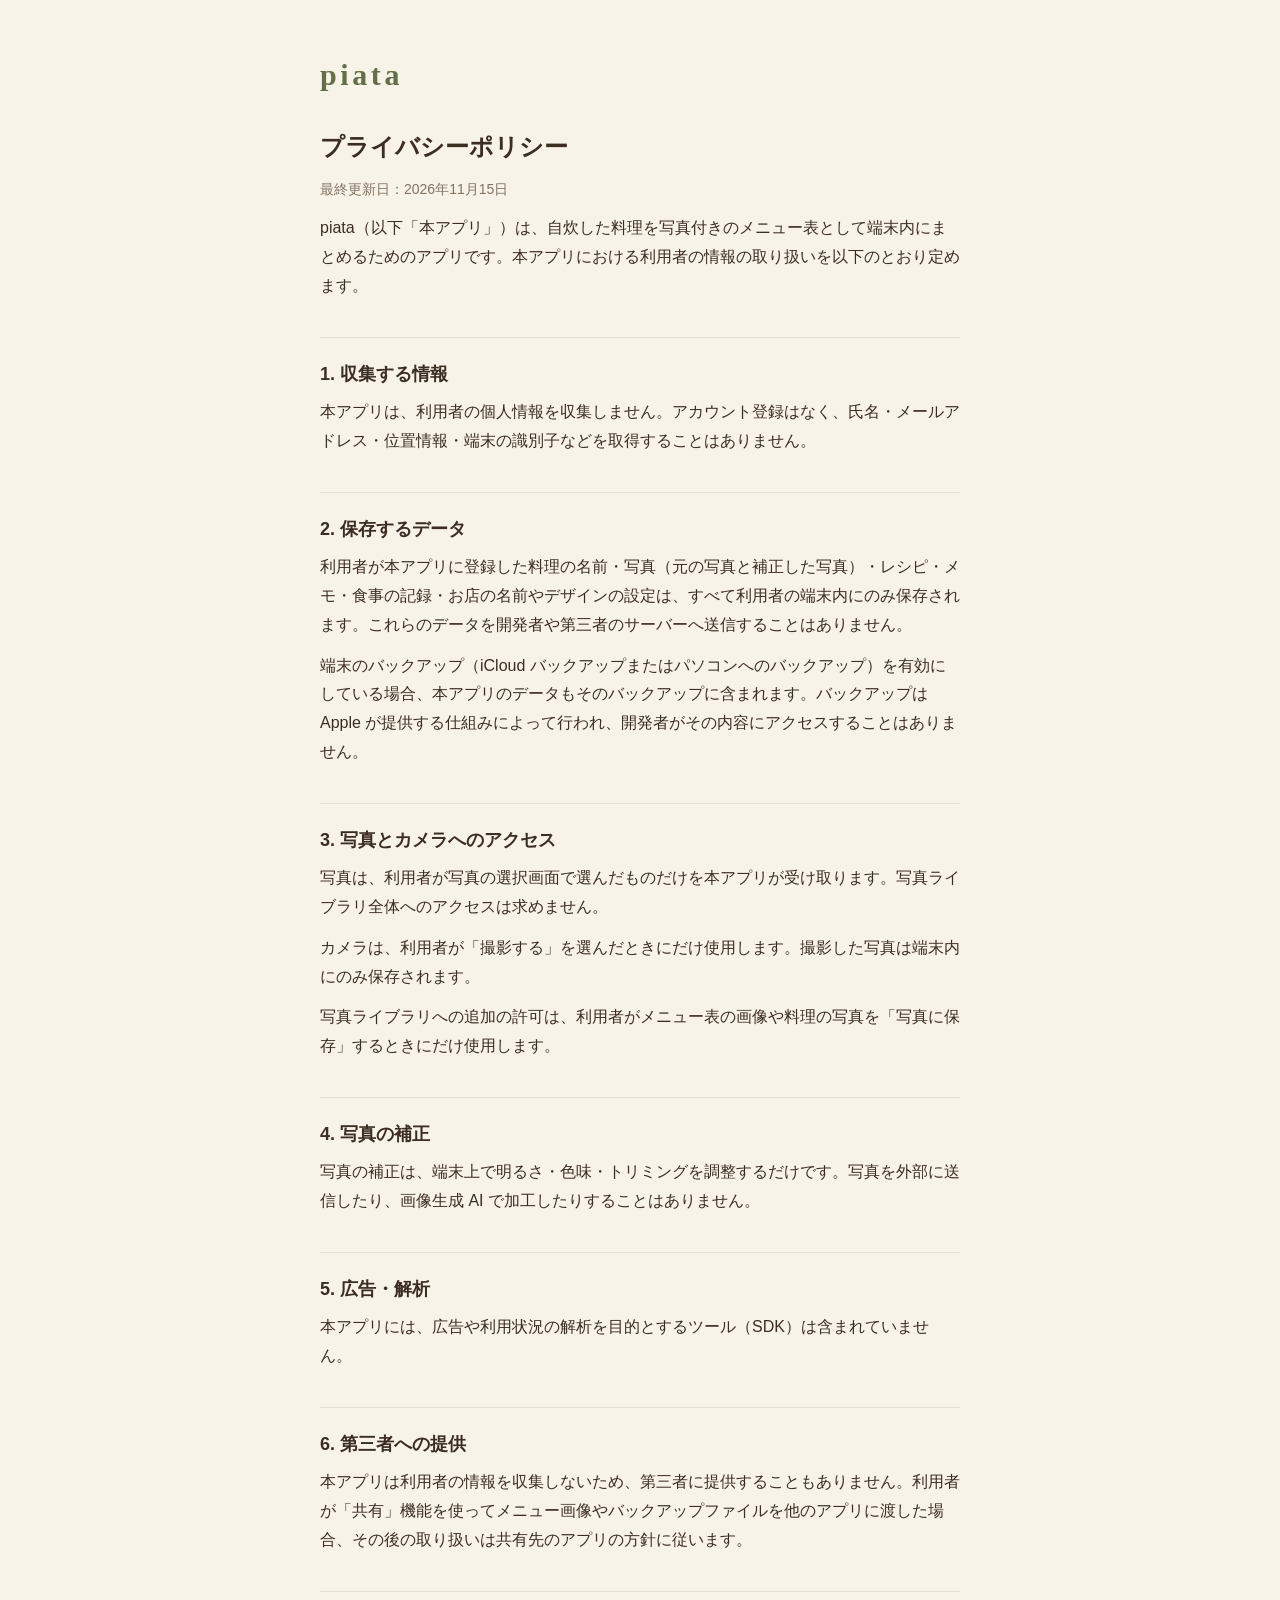
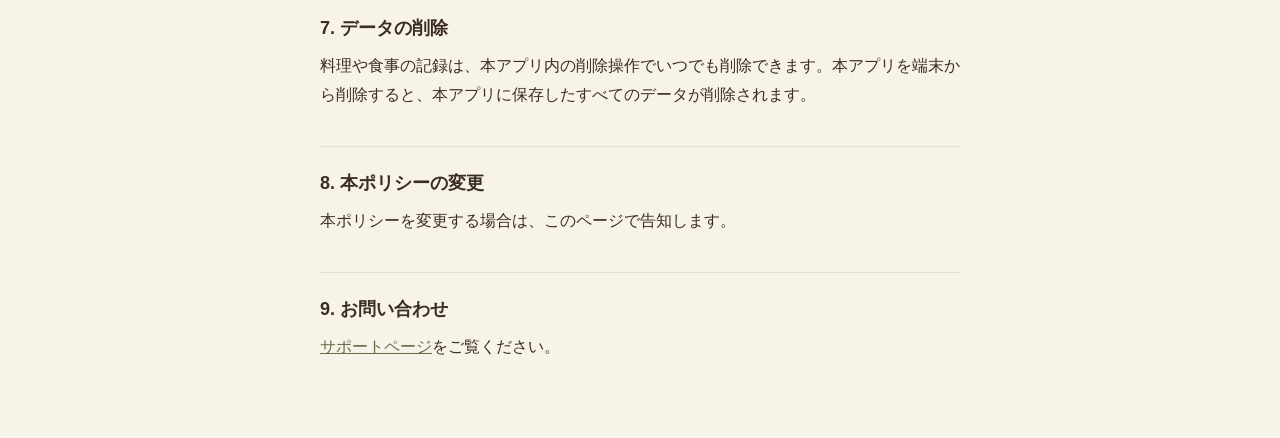
==== privacy.html @ 6b7bbe84 "Add piata support and privacy pages Co-Authored-By: Claude Opus 5.5 <noreply@anthropic.com> Claude-S" ====
<!doctype html>
<html lang="ja">
<head>
<meta charset="utf-8">
<meta name="viewport" content="width=device-width, initial-scale=1">
<title>piata プライバシーポリシー</title>
<link rel="stylesheet" href="style.css">
</head>
<body>
<main>
  <p class="logo">piata</p>
  <h1>プライバシーポリシー</h1>
  <p class="meta">最終更新日：2026年11月15日</p>

  <p>piata（以下「本アプリ」）は、自炊した料理を写真付きのメニュー表として端末内にまとめるためのアプリです。本アプリにおける利用者の情報の取り扱いを以下のとおり定めます。</p>

  <h2>1. 収集する情報</h2>
  <p>本アプリは、利用者の個人情報を収集しません。アカウント登録はなく、氏名・メールアドレス・位置情報・端末の識別子などを取得することはありません。</p>

  <h2>2. 保存するデータ</h2>
  <p>利用者が本アプリに登録した料理の名前・写真（元の写真と補正した写真）・レシピ・メモ・食事の記録・お店の名前やデザインの設定は、すべて利用者の端末内にのみ保存されます。これらのデータを開発者や第三者のサーバーへ送信することはありません。</p>
  <p>端末のバックアップ（iCloud バックアップまたはパソコンへのバックアップ）を有効にしている場合、本アプリのデータもそのバックアップに含まれます。バックアップは Apple が提供する仕組みによって行われ、開発者がその内容にアクセスすることはありません。</p>

  <h2>3. 写真とカメラへのアクセス</h2>
  <p>写真は、利用者が写真の選択画面で選んだものだけを本アプリが受け取ります。写真ライブラリ全体へのアクセスは求めません。</p>
  <p>カメラは、利用者が「撮影する」を選んだときにだけ使用します。撮影した写真は端末内にのみ保存されます。</p>
  <p>写真ライブラリへの追加の許可は、利用者がメニュー表の画像や料理の写真を「写真に保存」するときにだけ使用します。</p>

  <h2>4. 写真の補正</h2>
  <p>写真の補正は、端末上で明るさ・色味・トリミングを調整するだけです。写真を外部に送信したり、画像生成 AI で加工したりすることはありません。</p>

  <h2>5. 広告・解析</h2>
  <p>本アプリには、広告や利用状況の解析を目的とするツール（SDK）は含まれていません。</p>

  <h2>6. 第三者への提供</h2>
  <p>本アプリは利用者の情報を収集しないため、第三者に提供することもありません。利用者が「共有」機能を使ってメニュー画像やバックアップファイルを他のアプリに渡した場合、その後の取り扱いは共有先のアプリの方針に従います。</p>

  <h2>7. データの削除</h2>
  <p>料理や食事の記録は、本アプリ内の削除操作でいつでも削除できます。本アプリを端末から削除すると、本アプリに保存したすべてのデータが削除されます。</p>

  <h2>8. 本ポリシーの変更</h2>
  <p>本ポリシーを変更する場合は、このページで告知します。</p>

  <h2>9. お問い合わせ</h2>
  <p><a href="support.html">サポートページ</a>をご覧ください。</p>
</main>
</body>
</html>
---- style.css ----
:root {
  --paper: #f8f3e8;
  --card: #fffcf6;
  --ink: #3c2d23;
  --ink-secondary: #827364;
  --accent: #626f48;
  --gold: #c5a365;
  --line: rgba(60, 45, 35, 0.1);
}

@media (prefers-color-scheme: dark) {
  :root {
    --paper: #1d1c17;
    --card: #28261f;
    --ink: #f1e8d8;
    --ink-secondary: #b3a592;
    --accent: #a8b684;
    --gold: #c9ac72;
    --line: rgba(241, 232, 216, 0.1);
  }
}

* { box-sizing: border-box; }

body {
  margin: 0;
  background: var(--paper);
  color: var(--ink);
  font-family: -apple-system, BlinkMacSystemFont, "Hiragino Sans", "Hiragino Kaku Gothic ProN", sans-serif;
  line-height: 1.8;
  -webkit-text-size-adjust: 100%;
}

main {
  max-width: 680px;
  margin: 0 auto;
  padding: 48px 20px 64px;
}

.logo {
  margin: 0 0 24px;
  font-family: Georgia, "Hiragino Mincho ProN", serif;
  font-size: 30px;
  font-weight: 700;
  letter-spacing: 0.12em;
  color: var(--accent);
}

h1 { font-family: "Hiragino Mincho ProN", serif; font-size: 24px; margin: 0 0 8px; }
h2 { font-size: 18px; margin: 36px 0 8px; padding-top: 20px; border-top: 1px solid var(--line); }
h3 { font-size: 16px; margin: 24px 0 4px; }
p { margin: 0 0 12px; }

.meta, .lead { color: var(--ink-secondary); font-size: 14px; }
.contact { font-size: 17px; font-weight: 600; }
.footer { margin-top: 48px; font-size: 14px; }

a { color: var(--accent); }
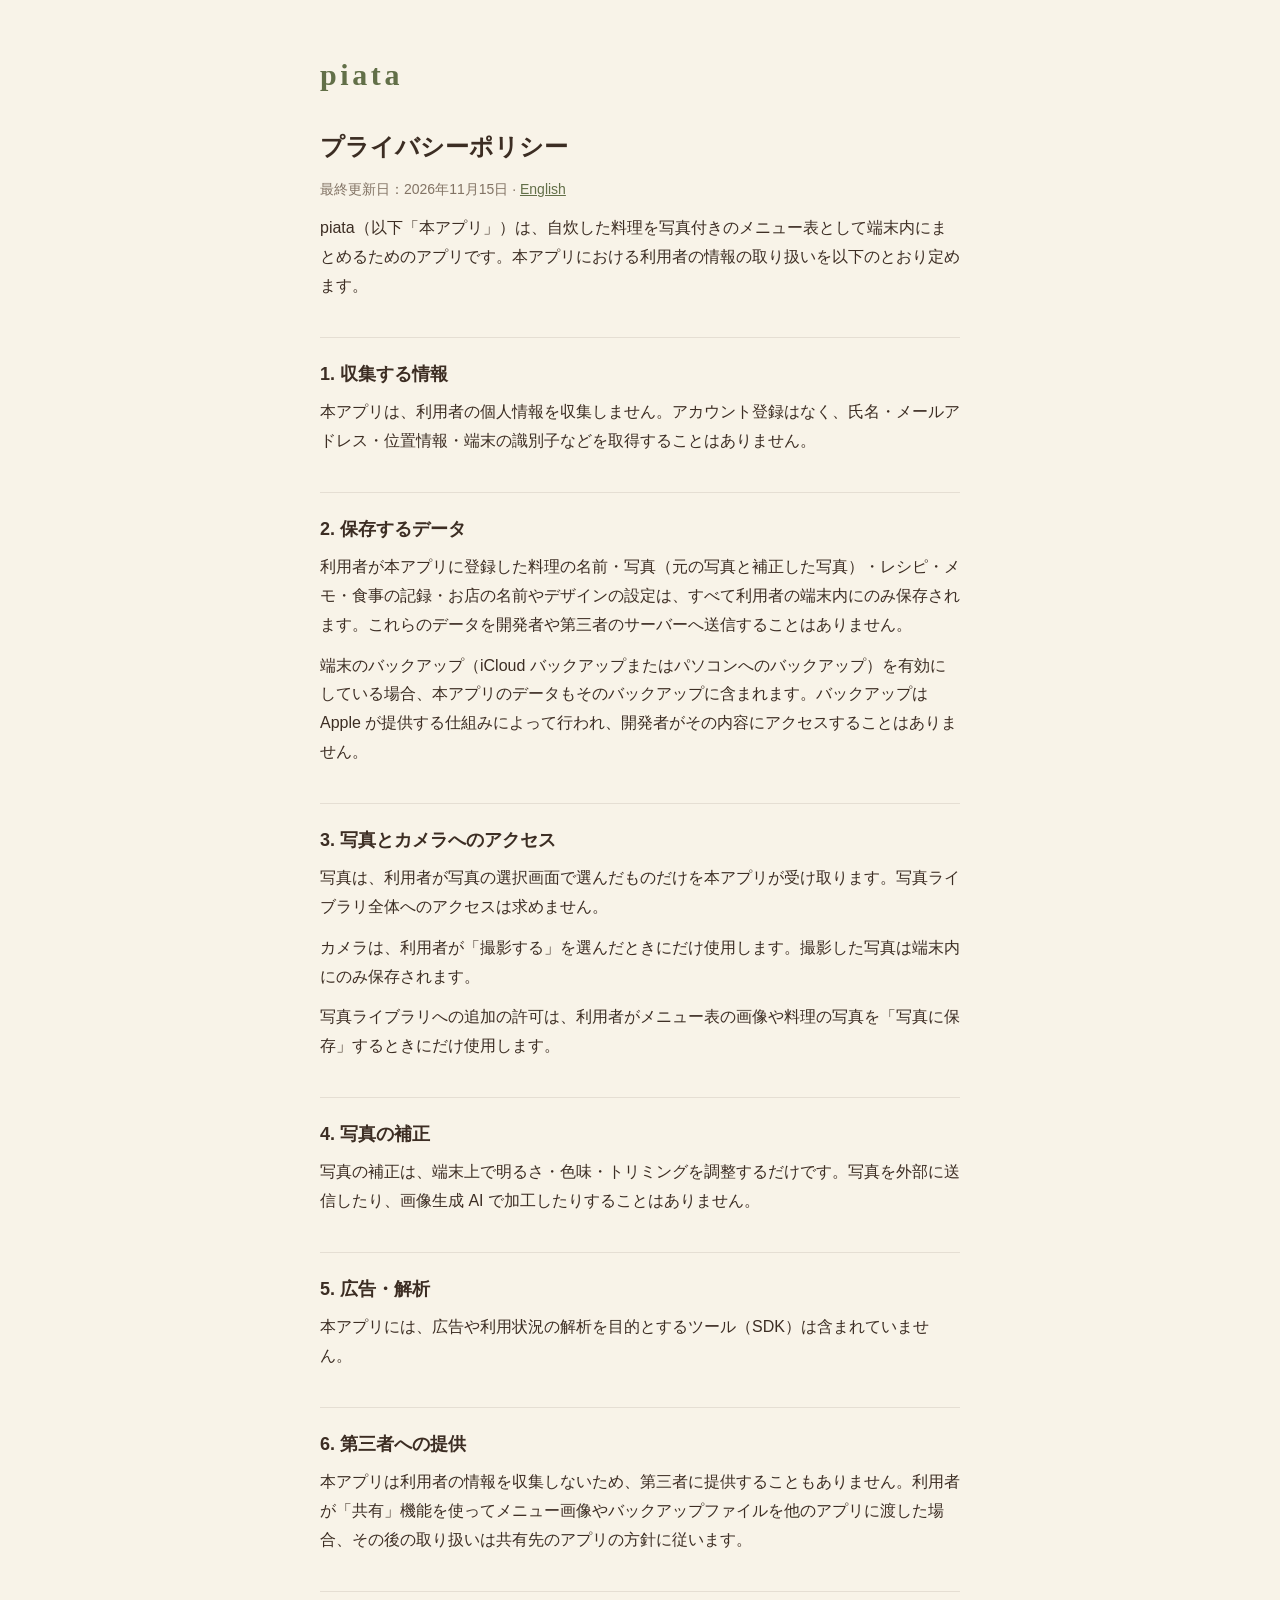
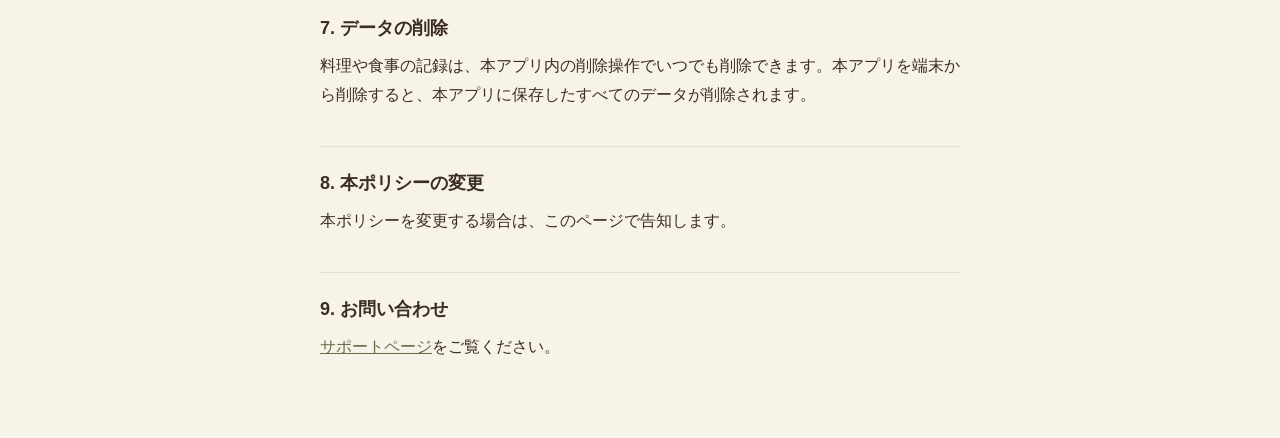
==== commit fccee03c: "Add English support, privacy and top pages Co-Authored-By: Claude Opus 5.5 <noreply@anthropic.com> C" ====
--- a/privacy.html
+++ b/privacy.html
@@ -10,7 +10,7 @@
 <main>
   <p class="logo">piata</p>
   <h1>プライバシーポリシー</h1>
-  <p class="meta">最終更新日：2026年11月15日</p>
+  <p class="meta">最終更新日：2026年11月15日 · <a href="en/privacy.html">English</a></p>
 
   <p>piata（以下「本アプリ」）は、自炊した料理を写真付きのメニュー表として端末内にまとめるためのアプリです。本アプリにおける利用者の情報の取り扱いを以下のとおり定めます。</p>
 
